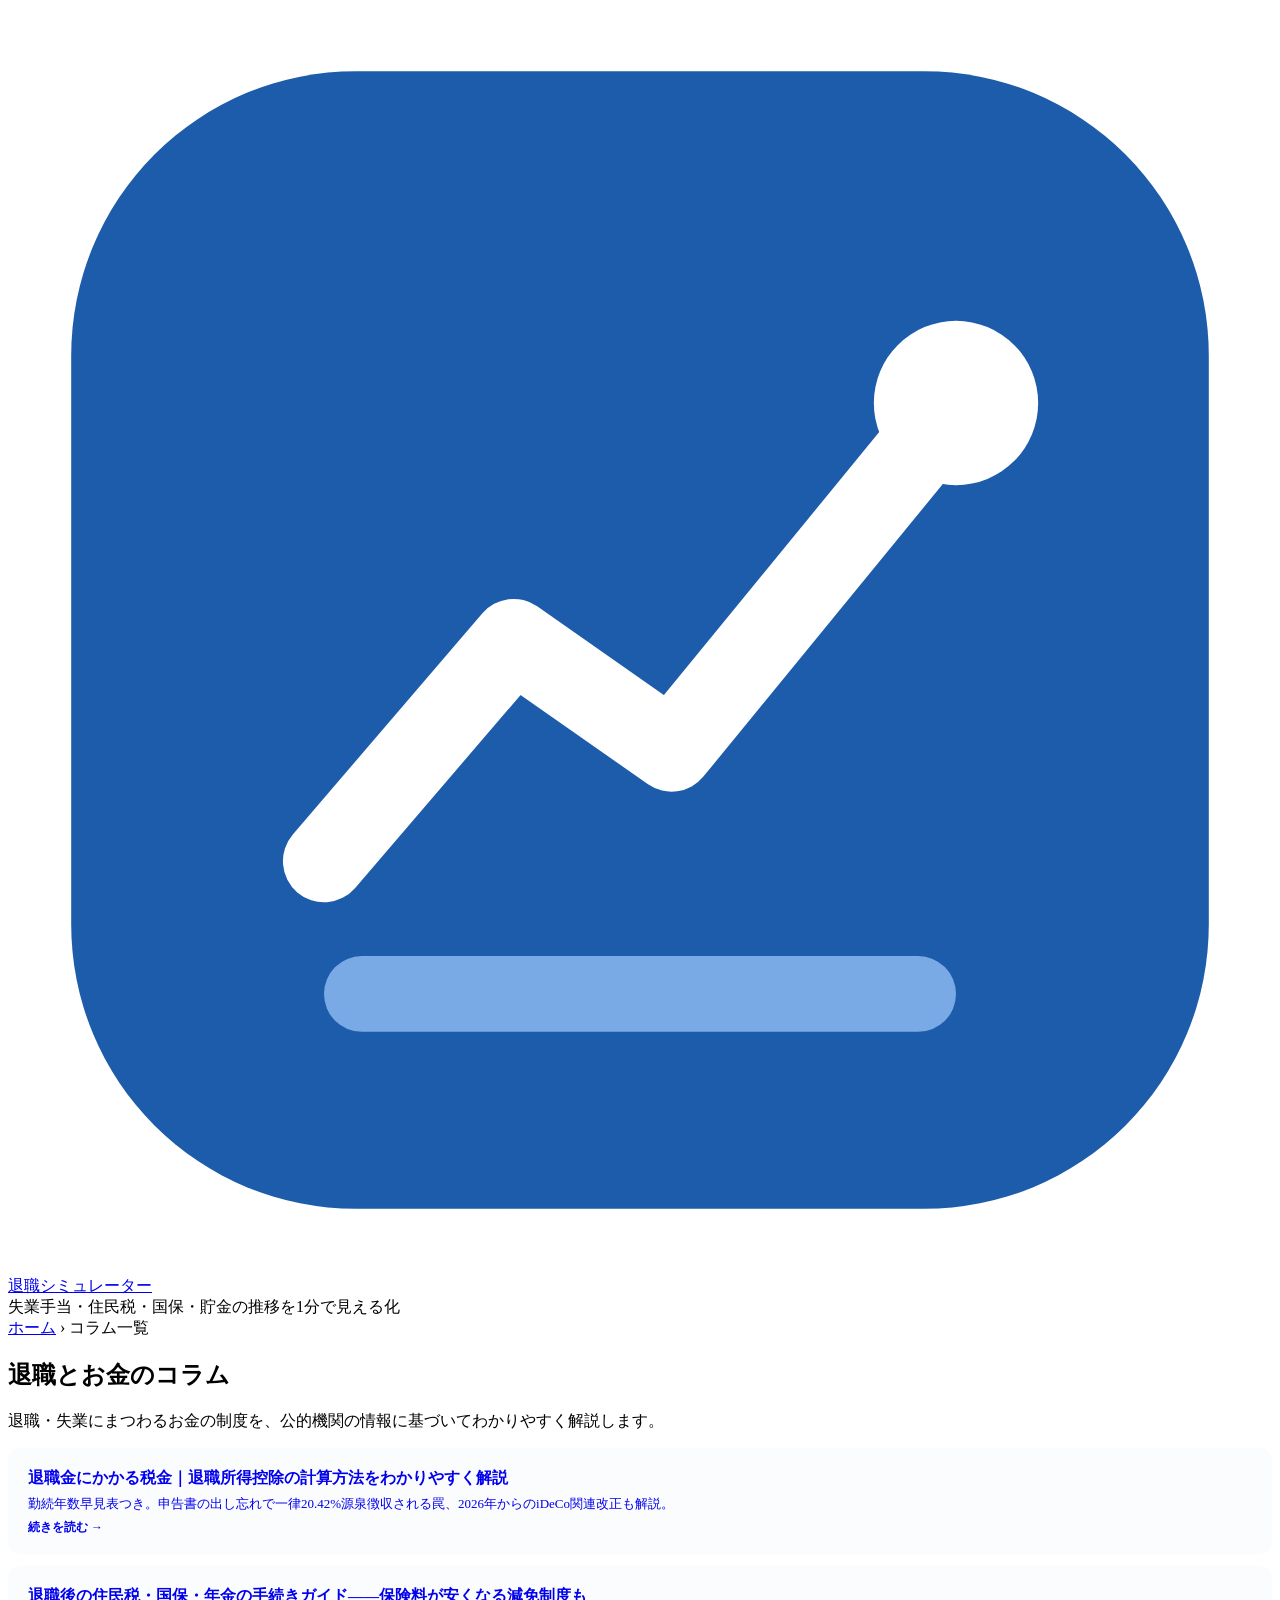
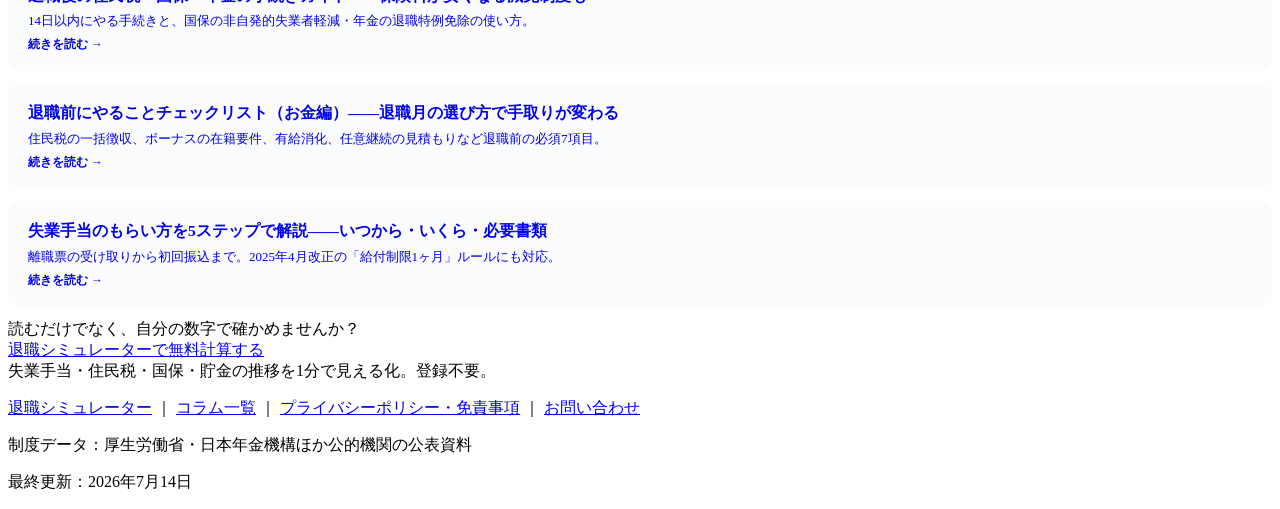
==== articles/index.html @ cf85ec5e "退職金にかかる税金についてのコラム記事を追加 退職所得控除の計算方法、申告書未提出時の一律源泉徴収、2026年施行のiDeCo関連改正点を解説。  Co-Authored-By: Claude Fab" ====
<!DOCTYPE html>
<html lang="ja">
<head>
<meta charset="UTF-8">
<meta name="viewport" content="width=device-width, initial-scale=1.0">
<link rel="icon" type="image/svg+xml" href="/favicon.svg">
<link rel="icon" type="image/png" sizes="32x32" href="/favicon-32.png">
<link rel="apple-touch-icon" href="/apple-touch-icon.png">
<script async src="https://pagead2.googlesyndication.com/pagead/js/adsbygoogle.js?client=ca-pub-9132302948928758" crossorigin="anonymous"></script>
<title>退職とお金のコラム一覧｜退職シミュレーター</title>
<meta name="description" content="退職金にかかる税金、失業手当のもらい方、退職前のチェックリスト、退職後の住民税・国保・年金の手続きなど、退職とお金に関する解説記事の一覧です。すべて公的機関の情報に基づいて執筆しています。">
<link rel="canonical" href="https://taishoku-sim.com/articles/">
<meta property="og:image" content="https://taishoku-sim.com/ogp.png">
<meta name="twitter:card" content="summary_large_image">
<link rel="stylesheet" href="./article.css">
<style>
  .article-index a{display:block;padding:18px 20px;border:1px solid var(--grid);border-radius:12px;
    margin:12px 0;text-decoration:none;background:#fbfcfe;transition:border-color .15s, background .15s;}
  .article-index a:hover{border-color:var(--accent-line);background:var(--accent-soft);}
  .article-index .t{display:block;font-size:15.5px;font-weight:700;color:var(--navy);line-height:1.6;}
  .article-index .d{display:block;font-size:13px;color:var(--muted);margin-top:4px;}
  .article-index .m{font-size:12px;font-weight:700;color:var(--accent);margin-top:6px;display:inline-block;}
</style>
</head>
<body>

<header class="site">
  <div class="wrap">
    <svg class="logo-mark" viewBox="0 0 40 40" aria-hidden="true">
      <rect x="2" y="2" width="36" height="36" rx="9" fill="#1c5cab"/>
      <path d="M10 27 L16 20 L21 23.5 L30 12.5" fill="none" stroke="#fff" stroke-width="2.6" stroke-linecap="round" stroke-linejoin="round"/>
      <circle cx="30" cy="12.5" r="2.6" fill="#fff"/>
      <rect x="10" y="30" width="20" height="2.4" rx="1.2" fill="#79aae6"/>
    </svg>
    <div class="logo-text">
      <div class="logo"><a href="../">退職シミュレーター</a></div>
      <div class="logo-sub">失業手当・住民税・国保・貯金の推移を1分で見える化</div>
    </div>
  </div>
</header>

<div class="wrap">
  <nav class="breadcrumb"><a href="../">ホーム</a> › コラム一覧</nav>

  <article class="card">
    <h1>退職とお金のコラム</h1>
    <p class="meta">退職・失業にまつわるお金の制度を、公的機関の情報に基づいてわかりやすく解説します。</p>

    <div class="article-index">
      <!-- 新しい記事はこのリストの先頭に追加する -->
      <a href="./taishokukin-zeikin.html">
        <span class="t">退職金にかかる税金｜退職所得控除の計算方法をわかりやすく解説</span>
        <span class="d">勤続年数早見表つき。申告書の出し忘れで一律20.42%源泉徴収される罠、2026年からのiDeCo関連改正も解説。</span>
        <span class="m">続きを読む →</span>
      </a>
      <a href="./taishoku-go-tetsuduki.html">
        <span class="t">退職後の住民税・国保・年金の手続きガイド——保険料が安くなる減免制度も</span>
        <span class="d">14日以内にやる手続きと、国保の非自発的失業者軽減・年金の退職特例免除の使い方。</span>
        <span class="m">続きを読む →</span>
      </a>
      <a href="./taishoku-mae-checklist.html">
        <span class="t">退職前にやることチェックリスト（お金編）——退職月の選び方で手取りが変わる</span>
        <span class="d">住民税の一括徴収、ボーナスの在籍要件、有給消化、任意継続の見積もりなど退職前の必須7項目。</span>
        <span class="m">続きを読む →</span>
      </a>
      <a href="./shitsugyou-teate-moraikata.html">
        <span class="t">失業手当のもらい方を5ステップで解説——いつから・いくら・必要書類</span>
        <span class="d">離職票の受け取りから初回振込まで。2025年4月改正の「給付制限1ヶ月」ルールにも対応。</span>
        <span class="m">続きを読む →</span>
      </a>
    </div>

    <div class="cta">
      <div class="c-text">読むだけでなく、自分の数字で確かめませんか？</div>
      <a class="c-btn" href="../">退職シミュレーターで無料計算する</a>
      <div class="c-sub">失業手当・住民税・国保・貯金の推移を1分で見える化。登録不要。</div>
    </div>
  </article>
</div>

<footer class="site">
  <div class="wrap">
    <p><a href="../">退職シミュレーター</a> ｜ <a href="./">コラム一覧</a> ｜ <a href="../privacy.html">プライバシーポリシー・免責事項</a> ｜ <a href="https://forms.gle/fLUeUgyRsNNLhdzbA" target="_blank" rel="noopener">お問い合わせ</a></p>
    <p>制度データ：厚生労働省・日本年金機構ほか公的機関の公表資料</p>
    <p>最終更新：2026年7月14日</p>
  </div>
</footer>

</body>
</html>
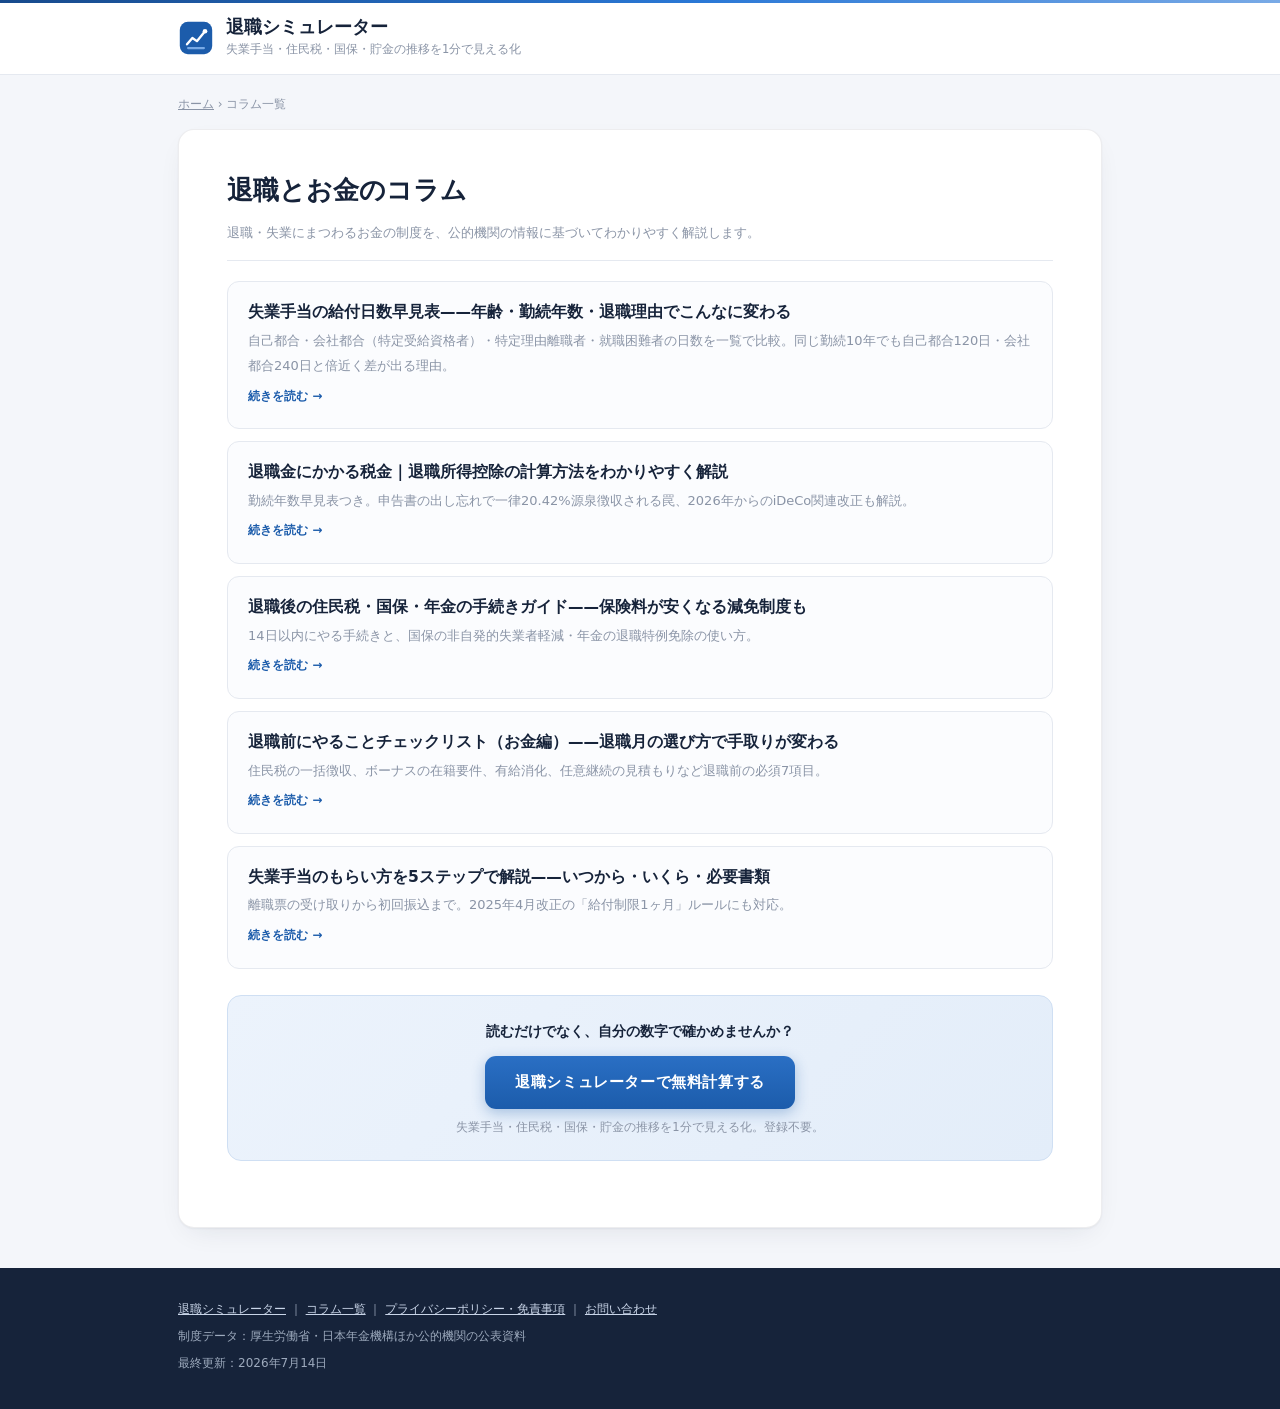
==== commit 89b4edb0: "新規記事：失業手当の給付日数早見表——年齢・勤続年数・退職理由でこんなに変わる Co-Authored-By: Claude Fable 5 <noreply@anthropic.com>" ====
--- a/articles/index.html
+++ b/articles/index.html
@@ -48,6 +48,11 @@
 
     <div class="article-index">
       <!-- 新しい記事はこのリストの先頭に追加する -->
+      <a href="./shitsugyou-kyuufu-nissuu-hayamihyou.html">
+        <span class="t">失業手当の給付日数早見表——年齢・勤続年数・退職理由でこんなに変わる</span>
+        <span class="d">自己都合・会社都合（特定受給資格者）・特定理由離職者・就職困難者の日数を一覧で比較。同じ勤続10年でも自己都合120日・会社都合240日と倍近く差が出る理由。</span>
+        <span class="m">続きを読む →</span>
+      </a>
       <a href="./taishokukin-zeikin.html">
         <span class="t">退職金にかかる税金｜退職所得控除の計算方法をわかりやすく解説</span>
         <span class="d">勤続年数早見表つき。申告書の出し忘れで一律20.42%源泉徴収される罠、2026年からのiDeCo関連改正も解説。</span>
--- a/articles/article.css
+++ b/articles/article.css
@@ -0,0 +1,174 @@
+/* 記事ページ共通スタイル */
+:root{
+  --page:#f4f6fa;
+  --surface:#ffffff;
+  --ink:#1b2433;
+  --ink-2:#4a5568;
+  --muted:#8a94a6;
+  --grid:#e5e9f0;
+  --baseline:#c6cedb;
+  --border:rgba(27,36,51,0.08);
+  --navy:#16233a;
+  --accent:#1c5cab;
+  --accent-strong:#174a8c;
+  --accent-soft:#ecf3fc;
+  --accent-line:#cfdff3;
+  --good:#0f7b33;
+  --good-soft:#eef7f0;
+  --good-line:#cde5d3;
+  --warning-bg:#fdf7e7;
+  --warning-border:#ecdcae;
+  --warning-ink:#6b5310;
+  --shadow-card:0 1px 2px rgba(22,35,58,.05), 0 10px 30px -12px rgba(22,35,58,.12);
+}
+*{margin:0;padding:0;box-sizing:border-box;}
+body{
+  font-family:system-ui,-apple-system,"Segoe UI","Hiragino Kaku Gothic ProN","Hiragino Sans","Yu Gothic UI",sans-serif;
+  background:var(--page);color:var(--ink);line-height:1.9;
+  -webkit-font-smoothing:antialiased;
+}
+a{color:var(--accent);}
+.wrap{max-width:960px;margin:0 auto;padding:0 18px;}
+
+header.site{background:var(--surface);border-bottom:1px solid var(--grid);position:relative;}
+header.site::before{content:"";display:block;height:3px;
+  background:linear-gradient(90deg,var(--accent-strong),#2a78d6 55%,#79aae6);}
+header.site .wrap{display:flex;align-items:center;gap:12px;padding-top:13px;padding-bottom:13px;}
+.logo-mark{flex:none;width:36px;height:36px;}
+.logo-text .logo{font-weight:700;font-size:17.5px;color:var(--navy);line-height:1.3;}
+.logo-text .logo a{color:inherit;text-decoration:none;}
+.logo-text .logo-sub{font-size:11.5px;color:var(--muted);}
+
+.breadcrumb{font-size:12px;color:var(--muted);margin:18px 0 0;}
+.breadcrumb a{color:var(--muted);}
+
+article.card{
+  background:var(--surface);border:1px solid var(--border);border-radius:16px;
+  padding:34px 32px;margin:14px 0 26px;box-shadow:var(--shadow-card);
+}
+@media(max-width:560px){article.card{padding:26px 18px;}}
+
+article h1{font-size:23px;color:var(--navy);line-height:1.55;margin-bottom:10px;}
+.meta{font-size:12px;color:var(--muted);margin-bottom:20px;padding-bottom:16px;border-bottom:1px solid var(--grid);}
+article .lead{font-size:14.5px;color:var(--ink-2);}
+article h2{
+  font-size:18px;color:var(--navy);margin:36px 0 12px;
+  padding:10px 14px;background:var(--accent-soft);border-left:4px solid var(--accent);
+  border-radius:0 8px 8px 0;line-height:1.5;
+}
+article h3{font-size:15.5px;color:var(--navy);margin:24px 0 8px;padding-left:11px;border-left:3px solid var(--baseline);}
+article p{font-size:14px;color:var(--ink-2);margin:10px 0;}
+article strong{color:var(--ink);}
+article ul,article ol{margin:10px 0 10px 24px;}
+article li{font-size:14px;color:var(--ink-2);margin:6px 0;}
+
+/* 要点ボックス（結論ファースト・AI引用対応） */
+.keypoints{background:var(--accent-soft);border:1px solid var(--accent-line);border-radius:12px;padding:16px 20px;margin:18px 0;}
+.keypoints .k-title{font-size:13px;font-weight:700;color:var(--accent-strong);margin-bottom:6px;}
+.keypoints ul{margin:0 0 0 20px;}
+.keypoints li{font-size:14px;color:var(--ink);margin:5px 0;font-weight:600;}
+@media(min-width:720px){.keypoints li{font-size:14.5px;}}
+
+/* 目次 */
+.toc{background:#f7f9fc;border:1px solid var(--grid);border-radius:12px;padding:16px 20px;margin:20px 0;}
+.toc .toc-title{font-size:13px;font-weight:700;color:var(--navy);margin-bottom:6px;}
+.toc ol{margin:0 0 0 22px;}
+.toc li{font-size:13.5px;margin:4px 0;}
+
+/* ステップカード */
+.step{display:flex;gap:14px;margin:16px 0;padding:16px;border:1px solid var(--grid);border-radius:12px;background:#fbfcfe;}
+.step .s-num{
+  flex:none;width:34px;height:34px;border-radius:10px;
+  background:linear-gradient(135deg,var(--accent),var(--accent-strong));color:#fff;
+  display:flex;align-items:center;justify-content:center;font-weight:700;font-size:15px;
+  box-shadow:0 2px 6px rgba(28,92,171,.3);
+}
+.step .s-body{flex:1;}
+.step .s-title{font-weight:700;font-size:14.5px;color:var(--navy);margin-bottom:4px;}
+.step p{margin:4px 0;font-size:13.5px;}
+
+/* ボックス */
+.point,.caution{border-radius:10px;padding:13px 16px;font-size:13.5px;margin:14px 0;}
+.point{background:var(--good-soft);border:1px solid var(--good-line);color:#1d4d28;}
+.point::before{content:"ポイント";display:block;font-weight:700;font-size:12px;color:var(--good);margin-bottom:3px;}
+.caution{background:var(--warning-bg);border:1px solid var(--warning-border);color:var(--warning-ink);}
+.caution::before{content:"注意";display:block;font-weight:700;font-size:12px;margin-bottom:3px;}
+
+/* チェックリスト */
+ul.checklist{margin-left:0;}
+ul.checklist li{
+  list-style:none;padding:10px 12px 10px 38px;position:relative;margin:8px 0;
+  border:1px solid var(--grid);border-radius:10px;background:#fbfcfe;
+}
+ul.checklist li::before{
+  content:"✓";position:absolute;left:11px;top:10px;
+  width:19px;height:19px;border-radius:50%;
+  background:var(--accent-soft);color:var(--accent);border:1px solid var(--accent-line);
+  font-size:11px;line-height:18px;text-align:center;font-weight:700;
+}
+
+/* 表 */
+table.info{width:100%;border-collapse:collapse;margin:14px 0;font-size:13.5px;}
+table.info th{background:var(--accent-soft);color:var(--navy);font-weight:700;text-align:left;padding:9px 10px;border:1px solid var(--accent-line);font-size:12.5px;}
+table.info td{padding:9px 10px;border:1px solid var(--grid);color:var(--ink-2);}
+table.info tr:nth-child(even) td{background:#fafbfd;}
+.table-scroll{overflow-x:auto;}
+
+/* シミュレーターCTA */
+.cta{
+  margin:26px 0;padding:22px;border-radius:14px;text-align:center;
+  background:linear-gradient(135deg,#ecf3fc,#e3edf9);border:1px solid var(--accent-line);
+}
+.cta .c-text{font-size:14px;font-weight:700;color:var(--navy);margin-bottom:12px;}
+.cta a.c-btn{
+  display:inline-block;padding:12px 30px;font-size:15px;font-weight:700;color:#fff;
+  background:linear-gradient(180deg,#2a6fc4,var(--accent));border-radius:11px;text-decoration:none;
+  box-shadow:0 4px 14px rgba(28,92,171,.32);letter-spacing:.04em;
+}
+.cta .c-sub{font-size:11.5px;color:var(--muted);margin-top:8px;}
+
+/* シェア */
+.share-row{display:flex;align-items:center;gap:10px;flex-wrap:wrap;margin:24px 0 4px;padding-top:18px;border-top:1px solid var(--grid);}
+.share-row .s-label{font-size:12.5px;font-weight:700;color:var(--ink-2);}
+.share-btn{
+  display:inline-flex;align-items:center;gap:6px;padding:8px 16px;border-radius:999px;
+  font-size:12.5px;font-weight:700;text-decoration:none;cursor:pointer;border:none;font-family:inherit;
+  transition:filter .15s, transform .12s;
+}
+.share-btn:hover{filter:brightness(1.08);transform:translateY(-1px);}
+.share-btn.x{background:#0f1419;color:#fff;}
+.share-btn.line{background:#06c755;color:#fff;}
+
+/* 関連記事 */
+.related{margin:26px 0 10px;}
+.related .r-title{font-size:14px;font-weight:700;color:var(--navy);margin-bottom:8px;}
+.related a{display:block;padding:12px 14px;border:1px solid var(--grid);border-radius:10px;
+  margin:8px 0;font-size:13.5px;font-weight:600;text-decoration:none;background:#fbfcfe;}
+.related a:hover{border-color:var(--accent-line);background:var(--accent-soft);}
+.related a span{display:block;font-size:11.5px;color:var(--muted);font-weight:400;margin-top:2px;}
+
+footer.site{margin-top:40px;background:var(--navy);padding:26px 0 30px;font-size:12px;color:#9daabd;}
+footer.site p{margin:4px 0;}
+footer.site a{color:#c9d5e8;}
+
+/* ===== PC（広い画面）では余白と文字を一段大きく ===== */
+@media(min-width:720px){
+  article.card{padding:40px 48px;}
+  article h1{font-size:26px;}
+  .meta{font-size:12.5px;}
+  article .lead{font-size:15.5px;}
+  article h2{font-size:19.5px;margin:40px 0 14px;}
+  article h3{font-size:16.5px;}
+  article p,article li{font-size:15px;}
+  .toc{padding:18px 24px;}
+  .toc li{font-size:14.5px;}
+  .step{padding:18px 20px;}
+  .step .s-title{font-size:15.5px;}
+  .step p{font-size:14.5px;}
+  .point,.caution{font-size:14.5px;padding:15px 18px;}
+  table.info{font-size:14.5px;}
+  table.info th{font-size:13.5px;}
+  ul.checklist li{font-size:15px;}
+  .related a{font-size:14.5px;}
+  .related a span{font-size:12.5px;}
+}
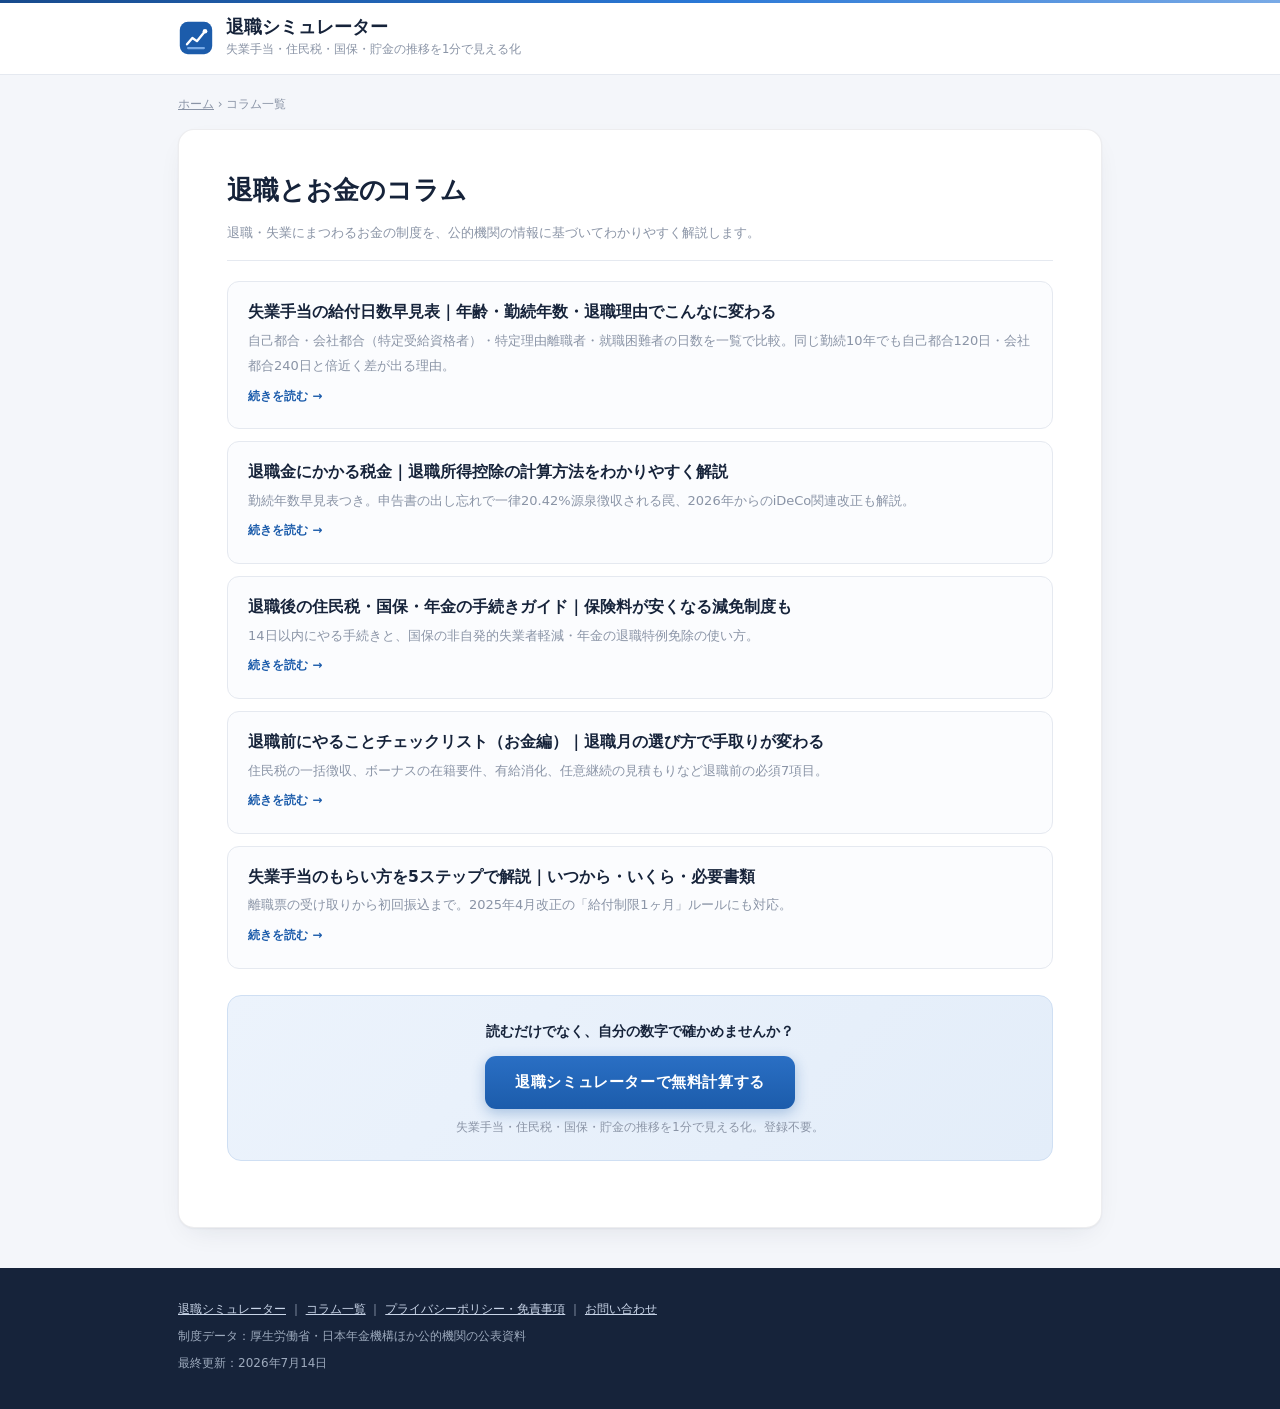
==== commit 1fc8c273: "Google Analytics (GA4) を全ページに設置 Co-Authored-By: Claude Fable 5 <noreply@anthropic.com>" ====
--- a/articles/index.html
+++ b/articles/index.html
@@ -6,6 +6,15 @@
 <link rel="icon" type="image/svg+xml" href="/favicon.svg">
 <link rel="icon" type="image/png" sizes="32x32" href="/favicon-32.png">
 <link rel="apple-touch-icon" href="/apple-touch-icon.png">
+<!-- Google tag (gtag.js) -->
+<script async src="https://www.googletagmanager.com/gtag/js?id=G-VPLMT7ME28"></script>
+<script>
+  window.dataLayer = window.dataLayer || [];
+  function gtag(){dataLayer.push(arguments);}
+  gtag('js', new Date());
+
+  gtag('config', 'G-VPLMT7ME28');
+</script>
 <script async src="https://pagead2.googlesyndication.com/pagead/js/adsbygoogle.js?client=ca-pub-9132302948928758" crossorigin="anonymous"></script>
 <title>退職とお金のコラム一覧｜退職シミュレーター</title>
 <meta name="description" content="退職金にかかる税金、失業手当のもらい方、退職前のチェックリスト、退職後の住民税・国保・年金の手続きなど、退職とお金に関する解説記事の一覧です。すべて公的機関の情報に基づいて執筆しています。">
@@ -49,7 +58,7 @@
     <div class="article-index">
       <!-- 新しい記事はこのリストの先頭に追加する -->
       <a href="./shitsugyou-kyuufu-nissuu-hayamihyou.html">
-        <span class="t">失業手当の給付日数早見表——年齢・勤続年数・退職理由でこんなに変わる</span>
+        <span class="t">失業手当の給付日数早見表｜年齢・勤続年数・退職理由でこんなに変わる</span>
         <span class="d">自己都合・会社都合（特定受給資格者）・特定理由離職者・就職困難者の日数を一覧で比較。同じ勤続10年でも自己都合120日・会社都合240日と倍近く差が出る理由。</span>
         <span class="m">続きを読む →</span>
       </a>
@@ -59,17 +68,17 @@
         <span class="m">続きを読む →</span>
       </a>
       <a href="./taishoku-go-tetsuduki.html">
-        <span class="t">退職後の住民税・国保・年金の手続きガイド——保険料が安くなる減免制度も</span>
+        <span class="t">退職後の住民税・国保・年金の手続きガイド｜保険料が安くなる減免制度も</span>
         <span class="d">14日以内にやる手続きと、国保の非自発的失業者軽減・年金の退職特例免除の使い方。</span>
         <span class="m">続きを読む →</span>
       </a>
       <a href="./taishoku-mae-checklist.html">
-        <span class="t">退職前にやることチェックリスト（お金編）——退職月の選び方で手取りが変わる</span>
+        <span class="t">退職前にやることチェックリスト（お金編）｜退職月の選び方で手取りが変わる</span>
         <span class="d">住民税の一括徴収、ボーナスの在籍要件、有給消化、任意継続の見積もりなど退職前の必須7項目。</span>
         <span class="m">続きを読む →</span>
       </a>
       <a href="./shitsugyou-teate-moraikata.html">
-        <span class="t">失業手当のもらい方を5ステップで解説——いつから・いくら・必要書類</span>
+        <span class="t">失業手当のもらい方を5ステップで解説｜いつから・いくら・必要書類</span>
         <span class="d">離職票の受け取りから初回振込まで。2025年4月改正の「給付制限1ヶ月」ルールにも対応。</span>
         <span class="m">続きを読む →</span>
       </a>
